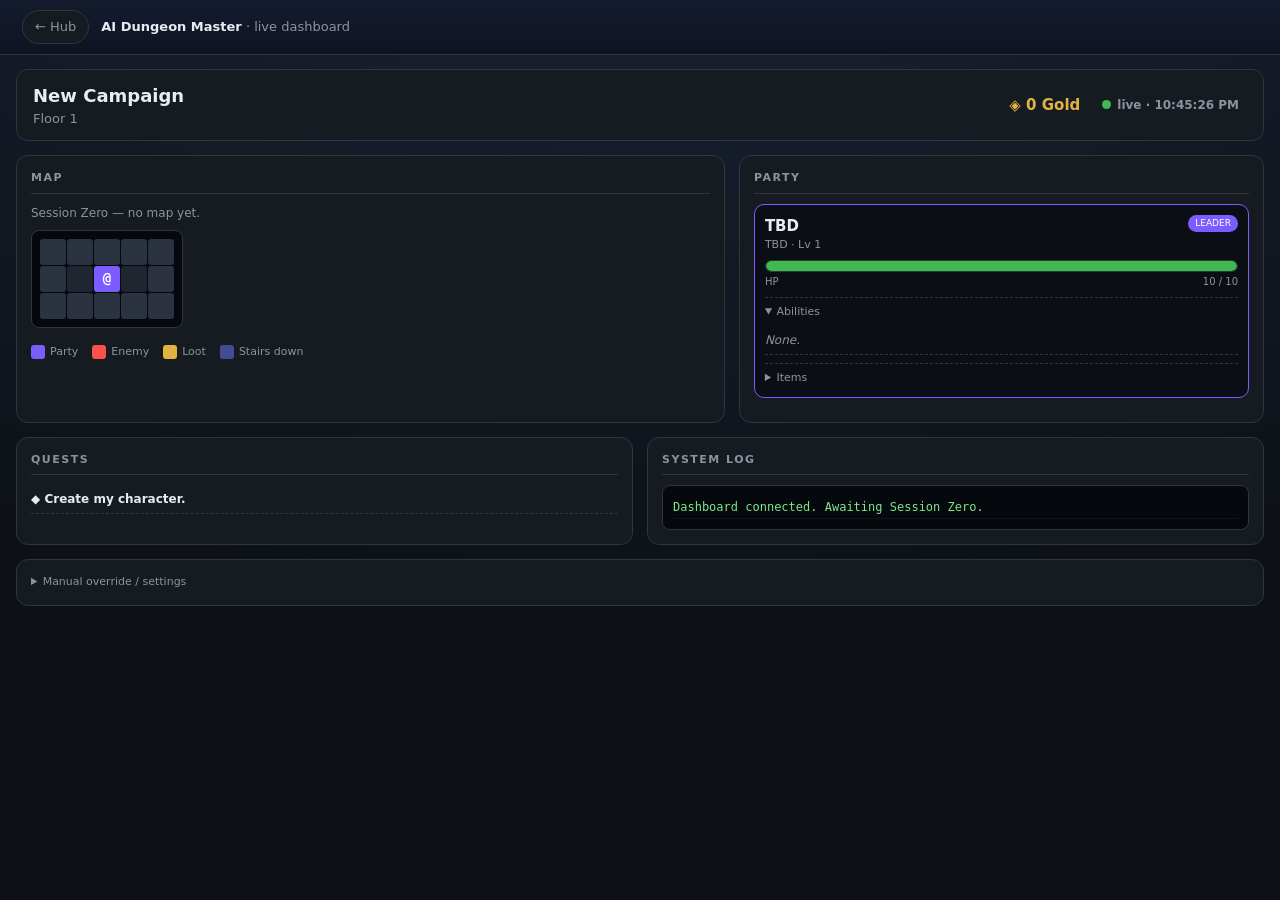
==== campaign/index.html @ 0d5db7c0 "Port in AI Dungeon Master as a hub project Add the live second-screen campaign dashboard as a self-c" ====
<!DOCTYPE html>
<html lang="en">
<head>
<meta charset="UTF-8" />
<meta name="viewport" content="width=device-width, initial-scale=1.0" />
<title>Campaign Dashboard (Live)</title>
<!-- Self-contained game HUD. Links the hub design system only for the standard
     .hubbar back-link; the dashboard keeps its own native styling below. The
     inline :root/body rules load AFTER hub.css so the HUD look wins. -->
<link rel="stylesheet" href="../assets/hub.css" />
<style>
  :root{--panel:#161b22;--line:#30363d;--text:#e6edf3;--muted:#8b949e;--accent:#7c5cff;
    --gold:#e3b341;--hp-hi:#3fb950;--hp-mid:#e3b341;--hp-lo:#f85149;--mp:#388bfd;
    --common:#9aa4b2;--uncommon:#3fb950;--rare:#388bfd;--epic:#a371f7;--legendary:#e3b341;--mythic:#f85149;--cell:26px;}
  *{box-sizing:border-box}
  body{margin:0;background:radial-gradient(1400px 700px at 50% -10%,#1a2233,#0d1117);
    color:var(--text);font-family:'Segoe UI',system-ui,sans-serif;padding:16px}
  .hubbar{margin:-16px -16px 14px}
  .topbar{display:flex;align-items:center;justify-content:space-between;gap:12px;flex-wrap:wrap;
    border:1px solid var(--line);background:var(--panel);border-radius:12px;padding:12px 16px;margin-bottom:14px}
  .topbar .title{font-size:18px;font-weight:700} .topbar .loc{color:var(--muted);font-size:13px}
  .right{display:flex;align-items:center;gap:14px;flex-wrap:wrap} .coin{color:var(--gold);font-weight:700}
  .status{font-size:12px;color:var(--muted);display:flex;align-items:center;gap:6px}
  .dot{width:9px;height:9px;border-radius:50%;background:var(--muted)}
  .dot.live{background:var(--hp-hi)} .dot.wait{background:var(--hp-mid)} .dot.err{background:var(--hp-lo)}
  .grid-main{display:grid;grid-template-columns:1.35fr 1fr;gap:14px}
  .grid-low{display:grid;grid-template-columns:1fr 1fr;gap:14px;margin-top:14px}
  @media(max-width:900px){.grid-main,.grid-low{grid-template-columns:1fr}}
  .panel{background:var(--panel);border:1px solid var(--line);border-radius:12px;padding:14px}
  .panel h2{font-size:11px;letter-spacing:1.5px;color:var(--muted);text-transform:uppercase;margin:0 0 10px;border-bottom:1px solid var(--line);padding-bottom:6px}
  .mapnote{color:var(--muted);font-size:12px;margin-bottom:8px}
  .mapwrap{overflow:auto;max-height:60vh;background:#05080d;border:1px solid var(--line);border-radius:8px;padding:8px;display:inline-block;max-width:100%}
  .map{display:grid;gap:1px}
  .cell{width:var(--cell);height:var(--cell);display:flex;align-items:center;justify-content:center;font-family:monospace;font-size:14px;font-weight:700;border-radius:3px;color:#0d1117}
  .t-void{background:#05080d} .t-wall{background:#2b3340} .t-floor{background:#20262f;color:#566270}
  .t-fog{background:#0b0f15} .t-door{background:#8b6d3f} .t-stair{background:#444c91;color:#fff}
  .t-loot{background:var(--gold)} .t-enemy{background:var(--hp-lo)} .t-npc{background:var(--rare)}
  .t-hazard{background:#7a2d12;color:#ffb37a} .t-party{background:var(--accent);color:#fff}
  .legend{margin-top:10px;display:flex;flex-wrap:wrap;gap:6px 14px;font-size:11px;color:var(--muted)}
  .legend span{display:flex;align-items:center;gap:5px} .legend i{width:14px;height:14px;border-radius:3px}
  .member{border:1px solid var(--line);border-radius:10px;padding:10px;margin-bottom:10px;background:#0b0f15}
  .member.leader{border-color:var(--accent)}
  .mhead{display:flex;justify-content:space-between;align-items:flex-start;gap:8px}
  .mname{font-size:15px;font-weight:700} .mmeta{color:var(--muted);font-size:11px}
  .roletag{font-size:9px;padding:2px 7px;border-radius:20px;text-transform:uppercase}
  .roletag.leader{background:var(--accent);color:#fff} .roletag.companion{background:#283041;color:var(--muted)}
  .bar{height:12px;background:#05080d;border:1px solid var(--line);border-radius:8px;overflow:hidden;margin:6px 0 2px}
  .bar>span{display:block;height:100%;border-radius:8px}
  .barlabel{display:flex;justify-content:space-between;font-size:10px;color:var(--muted)}
  .chips{margin-top:6px;display:flex;flex-wrap:wrap;gap:4px}
  .chip{font-size:10px;padding:1px 8px;border-radius:20px;background:#283041;color:var(--gold)}
  details.sub{margin-top:8px;border-top:1px dashed var(--line);padding-top:6px}
  summary{cursor:pointer;font-size:11px;color:var(--muted)}
  ul.list{list-style:none;margin:6px 0 0;padding:0}
  ul.list li{padding:5px 0;border-bottom:1px dashed var(--line);font-size:12px}
  .name{font-weight:600} .desc{color:var(--muted);font-size:11px}
  .badge{font-size:9px;padding:1px 6px;border-radius:20px;border:1px solid var(--line);margin-left:6px}
  .pill{display:inline-block;font-size:9px;padding:1px 7px;border-radius:20px;margin-left:6px;color:#0d1117;font-weight:700}
  .r-common{background:var(--common)} .r-uncommon{background:var(--uncommon)} .r-rare{background:var(--rare)}
  .r-epic{background:var(--epic)} .r-legendary{background:var(--legendary)} .r-mythic{background:var(--mythic)}
  .log{background:#05080d;border:1px solid var(--line);border-radius:8px;padding:10px;font-family:monospace;font-size:12px;color:#7ee787;max-height:220px;overflow:auto}
  .log div{padding:2px 0;border-bottom:1px solid #0e151d}
  .q-active{font-weight:600} .q-done{color:var(--muted)}
  textarea{width:100%;min-height:120px;background:#05080d;color:#c9d1d9;border:1px solid var(--line);border-radius:8px;padding:10px;font-family:monospace;font-size:12px}
  .btns{margin-top:8px;display:flex;gap:8px;flex-wrap:wrap;align-items:center}
  button{background:var(--accent);color:#fff;border:none;border-radius:8px;padding:8px 14px;font-weight:600;cursor:pointer}
  button.ghost{background:transparent;border:1px solid var(--line);color:var(--text)}
  label.chk{font-size:12px;color:var(--muted);display:flex;align-items:center;gap:6px}
  .err{color:var(--hp-lo);font-size:12px;margin-top:6px} .empty{color:var(--muted);font-size:12px;font-style:italic}
</style>
</head>
<body>
  <div class="hubbar">
    <a class="backlink" href="../">← Hub</a>
    <span class="crumb"><b>AI Dungeon Master</b> · live dashboard</span>
  </div>
  <div class="topbar">
    <div><div class="title" id="camp-name">Campaign Dashboard</div><div class="loc" id="camp-loc">Live second screen.</div></div>
    <div class="right"><span class="coin" id="camp-coin"></span><span class="status"><span class="dot" id="dot"></span><span id="status-text">starting…</span></span></div>
  </div>
  <div class="grid-main">
    <div class="panel"><h2>Map</h2><div class="mapnote" id="map-note"></div><div class="mapwrap"><div class="map" id="map"></div></div><div class="legend" id="map-legend"></div></div>
    <div class="panel"><h2>Party</h2><div id="party"></div></div>
  </div>
  <div class="grid-low">
    <div class="panel"><h2>Quests</h2><ul class="list" id="quests"></ul></div>
    <div class="panel"><h2>System Log</h2><div class="log" id="log"></div></div>
  </div>
  <div class="panel" style="margin-top:14px">
    <details><summary>Manual override / settings</summary>
      <div class="btns"><label class="chk"><input type="checkbox" id="auto" checked /> Auto-refresh</label></div>
      <textarea id="json" placeholder="Paste a state block, then Render (manual)."></textarea>
      <div class="btns"><button onclick="manualRender()">Render (manual)</button><button class="ghost" onclick="loadLive(true)">Refresh now</button></div>
      <div class="err" id="err"></div>
    </details>
  </div>
<script>
const CONFIG={STATE_URL:"./state.json",POLL_SECONDS:8};
const $=id=>document.getElementById(id);
const RAR=["common","uncommon","rare","epic","legendary","mythic"];
const TILE={"#":{c:"t-wall",g:""},".":{c:"t-floor",g:""}," ":{c:"t-void",g:""},"?":{c:"t-fog",g:""},"+":{c:"t-door",g:"+"},"<":{c:"t-stair",g:"<"},">":{c:"t-stair",g:">"},"$":{c:"t-loot",g:"$"},"E":{c:"t-enemy",g:"E"},"N":{c:"t-npc",g:"N"},"@":{c:"t-party",g:"@"},"~":{c:"t-hazard",g:"~"}};
const LBL={"@":"Party","E":"Enemy","N":"NPC","$":"Loot","+":"Door","<":"Stairs up",">":"Stairs down","~":"Hazard","#":"Wall",".":"Floor","?":"Unexplored"};
function esc(s){return String(s==null?"":s).replace(/[&<>]/g,c=>({"&":"&amp;","<":"&lt;",">":"&gt;"}[c]));}
function pct(a,b){b=Number(b)||0;if(b<=0)return 0;return Math.max(0,Math.min(100,(Number(a)||0)/b*100));}
function rcl(r){r=String(r||"common").toLowerCase();return RAR.includes(r)?r:"common";}
function hpc(p){return p>50?"var(--hp-hi)":p>25?"var(--hp-mid)":"var(--hp-lo)";}
function norm(d){let p=d.party;if(!p&&d.character){p=[{name:d.character.name,class:d.character.class,title:d.character.title,level:d.character.level,role:"leader",hp:(d.vitals||{}).hp,hpMax:(d.vitals||{}).hpMax,mp:(d.vitals||{}).mp,mpMax:(d.vitals||{}).mpMax,status:d.status||[],abilities:d.skills||[],items:d.inventory||[]}];}return{party:p||[],map:d.map,campaign:d.campaign||{},currency:d.currency,quests:d.quests||{},log:d.log||[]};}
function card(m,i){const p=pct(m.hp,m.hpMax),role=(m.role||(i===0?"leader":"companion"));
const ab=(m.abilities||[]).map(s=>'<li><span class="name">'+esc(s.name)+'</span>'+(s.rank?'<span class="badge">'+esc(s.rank)+'</span>':'')+(s.desc?'<div class="desc">'+esc(s.desc)+'</div>':'')+'</li>').join("")||'<li class="empty">None.</li>';
const it=(m.items||[]).map(x=>'<li><span class="name">'+esc(x.name)+'</span><span class="pill r-'+rcl(x.rarity)+'">'+esc(x.rarity||"Common")+'</span>'+(x.qty>1?' <span class="desc">x'+esc(x.qty)+'</span>':'')+(x.desc?'<div class="desc">'+esc(x.desc)+'</div>':'')+'</li>').join("")||'<li class="empty">Empty.</li>';
const ch=(m.status||[]).map(s=>'<span class="chip" title="'+esc(s.desc||"")+'">'+esc(s.name)+'</span>').join("");
const mp=(m.mpMax)?'<div class="bar"><span style="width:'+pct(m.mp,m.mpMax)+'%;background:var(--mp)"></span></div><div class="barlabel"><span>MP</span><span>'+(m.mp||0)+' / '+(m.mpMax||0)+'</span></div>':'';
return'<div class="member '+(role==="leader"?"leader":"")+'"><div class="mhead"><div><div class="mname">'+esc(m.name||"Unnamed")+'</div><div class="mmeta">'+[m.class,m.title].filter(Boolean).map(esc).join(" • ")+(m.level!=null?'  ·  Lv '+esc(m.level):'')+'</div></div><span class="roletag '+role+'">'+esc(role)+'</span></div><div class="bar"><span style="width:'+p+'%;background:'+hpc(p)+'"></span></div><div class="barlabel"><span>HP</span><span>'+(m.hp||0)+' / '+(m.hpMax||0)+'</span></div>'+mp+(ch?'<div class="chips">'+ch+'</div>':'')+'<details class="sub" open><summary>Abilities</summary><ul class="list">'+ab+'</ul></details><details class="sub"><summary>Items</summary><ul class="list">'+it+'</ul></details></div>';}
function rmap(map){const el=$("map"),note=$("map-note"),leg=$("map-legend");if(!map||!Array.isArray(map.grid)||!map.grid.length){el.innerHTML="";note.innerHTML='<span class="empty">No map yet.</span>';leg.innerHTML="";return;}const rows=map.grid,cols=Math.max.apply(null,rows.map(r=>r.length));el.style.gridTemplateColumns="repeat("+cols+",var(--cell))";let h="",used={};for(const row of rows){for(let x=0;x<cols;x++){const c=row[x]||" ";used[c]=true;const t=TILE[c]||{c:"t-floor",g:c.trim()?c:""};h+='<div class="cell '+t.c+'">'+esc(t.g)+'</div>';}}el.innerHTML=h;note.textContent=map.note||"";const src=map.legend||{};const keys=Object.keys(src).length?Object.keys(src):Object.keys(used).filter(k=>k!=="."&&k!=="#"&&k.trim());leg.innerHTML=keys.map(k=>{const t=TILE[k]||{c:"t-floor"};return'<span><i class="'+t.c+'"></i>'+esc(src[k]||LBL[k]||k)+'</span>';}).join("");}
function paint(raw){const d=norm(raw);$("camp-name").textContent=(d.campaign.name||"Campaign Dashboard");$("camp-loc").textContent=[d.campaign.location,d.campaign.floor].filter(Boolean).join("  ·  ")||"";$("camp-coin").textContent=d.currency&&d.currency.amount!=null?("◈ "+d.currency.amount+" "+(d.currency.name||"")):"";$("party").innerHTML=d.party.length?d.party.map(card).join(""):'<div class="empty">No party.</div>';rmap(d.map);const q=d.quests;const a=(q.active||[]).map(t=>'<li class="q-active">◆ '+esc(t)+'</li>').join("");const dn=(q.completed||[]).map(t=>'<li class="q-done">✓ '+esc(t)+'</li>').join("");$("quests").innerHTML=(a+dn)||'<li class="empty">No quests.</li>';$("log").innerHTML=(d.log||[]).map(l=>'<div>'+esc(l)+'</div>').join("")||'<div class="empty">No messages.</div>';}
function stt(k,t){$("dot").className="dot "+k;$("status-text").textContent=t;}
function now(){return new Date().toLocaleTimeString();}
let done=false;
function manualRender(){$("err").textContent="";try{paint(JSON.parse($("json").value));done=true;$("auto").checked=false;stt("","manual");}catch(e){$("err").textContent="Invalid JSON: "+e.message;}}
async function loadLive(force){if(!force&&!$("auto").checked)return;const u=CONFIG.STATE_URL+(CONFIG.STATE_URL.indexOf("?")>=0?"&":"?")+"t="+Date.now();try{const r=await fetch(u,{cache:"no-store"});if(!r.ok)throw new Error("HTTP "+r.status);paint(await r.json());done=true;stt("live","live · "+now());}catch(e){stt(done?"err":"wait",done?"stale · retry "+now():"waiting for state.json…");if(!done)paint(SAMPLE);}}
const SAMPLE={campaign:{name:"Campaign Dashboard",floor:"sample"},map:{note:"Sample until state.json publishes.",legend:{"@":"Party","E":"Enemy","$":"Loot",">":"Stairs down"},grid:["#########","#...#...#","#.@.+.$.#","#...#.E.#","####..>.#","#########"]},party:[{name:"Sample Hero",class:"Crawler",level:1,role:"leader",hp:10,hpMax:10,abilities:[{name:"Awaiting GM",desc:"Live data appears here."}],items:[]}],quests:{active:["Connect the dashboard to your campaign."]},log:["Dashboard online. Awaiting first state.json…"]};
loadLive(true);setInterval(loadLive,CONFIG.POLL_SECONDS*1000);
</script>
</body>
</html>
---- assets/hub.css ----
/* hub.css — shared design system for jamessw-ntv.github.io
   One source of truth for tokens + common components. Every project page
   links this (relatively) so the whole site looks like one product.

   Page-specific CSS is fine on top of this; just don't redefine the tokens. */

:root{
  /* core palette */
  --bg:#0f1422; --panel:#171d2e; --panel2:#1f2740; --line:#2b3550;
  --text:#e8ecf6; --muted:#9aa6c4; --accent:#6ea8fe;
  /* accent swatches (shared across projects that need category colours) */
  --blue:#3b82f6; --orange:#f97316; --green:#22c55e; --purple:#a855f7;
  --yellow:#eab308; --red:#ef4444; --black:#0b0f1a;
  /* layout */
  --maxw:1100px; --radius:12px;
  --font: 15px/1.5 system-ui,-apple-system,Segoe UI,Roboto,Helvetica,Arial,sans-serif;
}

*{box-sizing:border-box}
html,body{height:100%}
body{margin:0;background:var(--bg);color:var(--text);font:var(--font)}
a{color:var(--accent)}

/* ---- shared top bar with the "back to hub" link ---------------------- */
.hubbar{display:flex;align-items:center;gap:12px;
  padding:10px 22px;border-bottom:1px solid var(--line);
  background:linear-gradient(180deg,#141b2e,#0f1422)}
.hubbar .backlink{display:inline-flex;align-items:center;gap:6px;
  text-decoration:none;color:var(--muted);font-size:13px;
  background:var(--panel);border:1px solid var(--line);
  padding:6px 12px;border-radius:999px}
.hubbar .backlink:hover{color:var(--text)}
.hubbar .crumb{color:var(--muted);font-size:13px}
.hubbar .crumb b{color:var(--text)}

/* ---- page scaffolding ----------------------------------------------- */
.wrap{max-width:var(--maxw);margin:0 auto;padding:0 22px 60px}
header.page{padding:20px 22px 8px;border-bottom:1px solid var(--line);
  background:linear-gradient(180deg,#141b2e,#0f1422)}
header.page h1{margin:0 0 4px;font-size:22px;letter-spacing:.2px}
.sub{color:var(--muted);font-size:13px}
.sub b{color:var(--text)}

/* ---- cards + grid (used by the menu and most projects) -------------- */
.grid{display:grid;gap:14px;grid-template-columns:repeat(auto-fill,minmax(260px,1fr))}
.card{background:var(--panel);border:1px solid var(--line);border-radius:var(--radius);
  padding:16px;text-decoration:none;color:inherit;display:block;transition:border-color .15s,transform .15s}
a.card:hover{border-color:var(--accent);transform:translateY(-2px)}
.card .ico{font-size:26px;line-height:1;margin-bottom:10px}
.card h3{margin:0 0 6px;font-size:16px}
.card p{margin:0;color:var(--muted);font-size:13.5px}
.card.disabled{opacity:.5;pointer-events:none}

/* ---- badges / status ------------------------------------------------ */
.badges{display:flex;flex-wrap:wrap;gap:6px;margin:10px 0 0}
.b{font-size:11px;padding:2px 8px;border-radius:999px;background:var(--panel2);
  color:var(--muted);border:1px solid var(--line)}
.b.tag{background:#11203a;color:#9cc4ff;border-color:#1d3a63}
.status{font-size:11px;padding:2px 8px;border-radius:999px;font-weight:600}
.status.active{background:#103226;color:#7ee2b8;border:1px solid #1d5742}
.status.wip{background:#3a2a11;color:#ffcf8a;border:1px solid #5a4012}
.status.planned{background:var(--panel2);color:var(--muted);border:1px solid var(--line)}

/* ---- buttons / pills ------------------------------------------------ */
.toggle{background:var(--panel);color:var(--muted);border:1px solid var(--line);
  padding:8px 13px;border-radius:999px;cursor:pointer;font-size:13px;text-decoration:none;display:inline-block}
.toggle:hover{color:var(--text)}
.toggle.active{background:#3a2f10;color:#ffd479;border-color:#5a4012}

/* ---- footer --------------------------------------------------------- */
footer.site{color:var(--muted);font-size:12px;border-top:1px solid var(--line);
  margin-top:30px;padding:14px 22px;text-align:center}

.hidden{display:none!important}
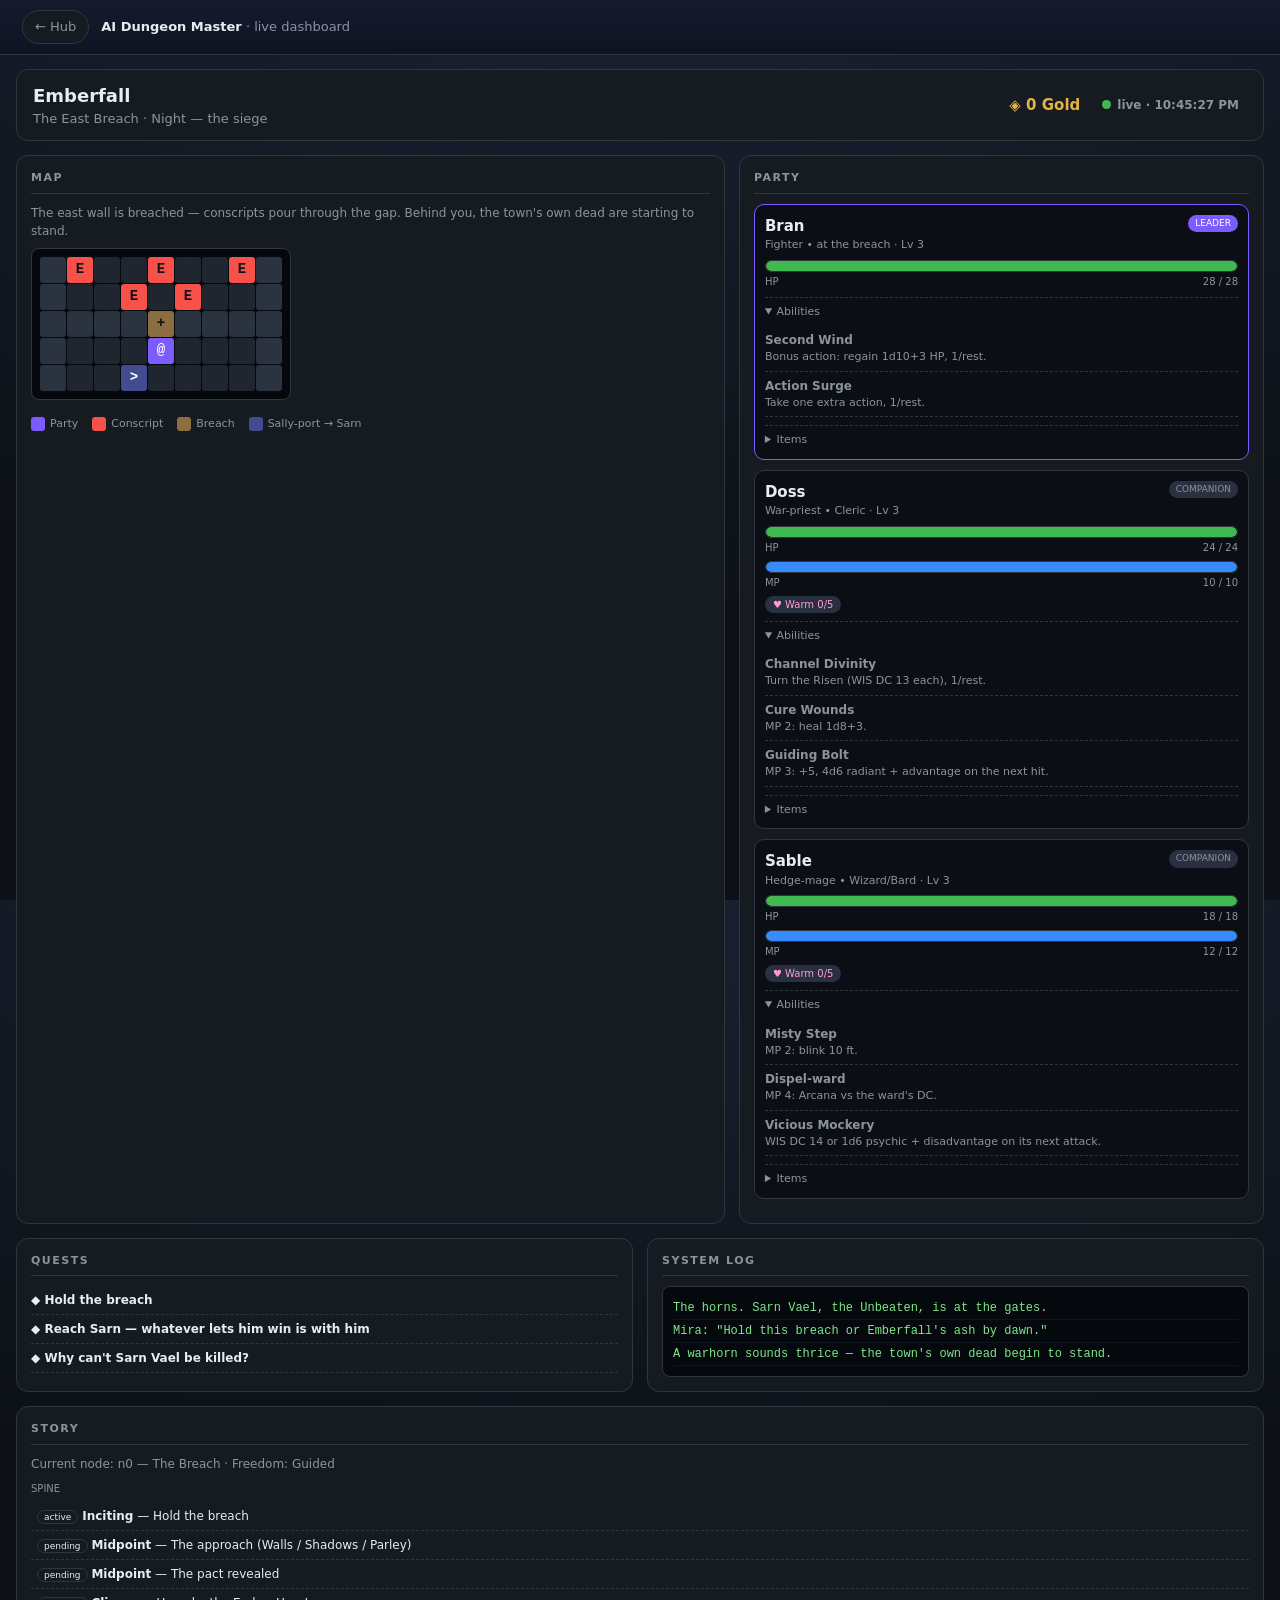
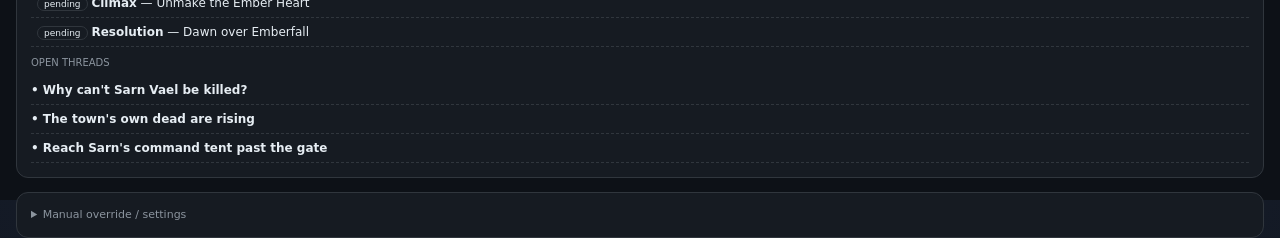
==== commit c69f9d72: "Dashboard polish: render approval + the story map; mirror Bible to Notion - index.html: new Story pa" ====
--- a/campaign/index.html
+++ b/campaign/index.html
@@ -86,6 +86,7 @@
     <div class="panel"><h2>Quests</h2><ul class="list" id="quests"></ul></div>
     <div class="panel"><h2>System Log</h2><div class="log" id="log"></div></div>
   </div>
+  <div class="panel" style="margin-top:14px"><h2>Story</h2><div id="story"></div></div>
   <div class="panel" style="margin-top:14px">
     <details><summary>Manual override / settings</summary>
       <div class="btns"><label class="chk"><input type="checkbox" id="auto" checked /> Auto-refresh</label></div>
@@ -104,15 +105,17 @@
 function pct(a,b){b=Number(b)||0;if(b<=0)return 0;return Math.max(0,Math.min(100,(Number(a)||0)/b*100));}
 function rcl(r){r=String(r||"common").toLowerCase();return RAR.includes(r)?r:"common";}
 function hpc(p){return p>50?"var(--hp-hi)":p>25?"var(--hp-mid)":"var(--hp-lo)";}
-function norm(d){let p=d.party;if(!p&&d.character){p=[{name:d.character.name,class:d.character.class,title:d.character.title,level:d.character.level,role:"leader",hp:(d.vitals||{}).hp,hpMax:(d.vitals||{}).hpMax,mp:(d.vitals||{}).mp,mpMax:(d.vitals||{}).mpMax,status:d.status||[],abilities:d.skills||[],items:d.inventory||[]}];}return{party:p||[],map:d.map,campaign:d.campaign||{},currency:d.currency,quests:d.quests||{},log:d.log||[]};}
+function norm(d){let p=d.party;if(!p&&d.character){p=[{name:d.character.name,class:d.character.class,title:d.character.title,level:d.character.level,role:"leader",hp:(d.vitals||{}).hp,hpMax:(d.vitals||{}).hpMax,mp:(d.vitals||{}).mp,mpMax:(d.vitals||{}).mpMax,status:d.status||[],abilities:d.skills||[],items:d.inventory||[]}];}return{party:p||[],map:d.map,campaign:d.campaign||{},currency:d.currency,quests:d.quests||{},log:d.log||[],story:d.story};}
 function card(m,i){const p=pct(m.hp,m.hpMax),role=(m.role||(i===0?"leader":"companion"));
 const ab=(m.abilities||[]).map(s=>'<li><span class="name">'+esc(s.name)+'</span>'+(s.rank?'<span class="badge">'+esc(s.rank)+'</span>':'')+(s.desc?'<div class="desc">'+esc(s.desc)+'</div>':'')+'</li>').join("")||'<li class="empty">None.</li>';
 const it=(m.items||[]).map(x=>'<li><span class="name">'+esc(x.name)+'</span><span class="pill r-'+rcl(x.rarity)+'">'+esc(x.rarity||"Common")+'</span>'+(x.qty>1?' <span class="desc">x'+esc(x.qty)+'</span>':'')+(x.desc?'<div class="desc">'+esc(x.desc)+'</div>':'')+'</li>').join("")||'<li class="empty">Empty.</li>';
 const ch=(m.status||[]).map(s=>'<span class="chip" title="'+esc(s.desc||"")+'">'+esc(s.name)+'</span>').join("");
+const ap=m.approval?'<span class="chip" style="color:#ff9ecd" title="approval">♥ '+esc(m.approval.tier!=null?m.approval.tier:m.approval)+(m.approval.substep!=null?' '+esc(m.approval.substep)+'/5':'')+'</span>':'';
 const mp=(m.mpMax)?'<div class="bar"><span style="width:'+pct(m.mp,m.mpMax)+'%;background:var(--mp)"></span></div><div class="barlabel"><span>MP</span><span>'+(m.mp||0)+' / '+(m.mpMax||0)+'</span></div>':'';
-return'<div class="member '+(role==="leader"?"leader":"")+'"><div class="mhead"><div><div class="mname">'+esc(m.name||"Unnamed")+'</div><div class="mmeta">'+[m.class,m.title].filter(Boolean).map(esc).join(" • ")+(m.level!=null?'  ·  Lv '+esc(m.level):'')+'</div></div><span class="roletag '+role+'">'+esc(role)+'</span></div><div class="bar"><span style="width:'+p+'%;background:'+hpc(p)+'"></span></div><div class="barlabel"><span>HP</span><span>'+(m.hp||0)+' / '+(m.hpMax||0)+'</span></div>'+mp+(ch?'<div class="chips">'+ch+'</div>':'')+'<details class="sub" open><summary>Abilities</summary><ul class="list">'+ab+'</ul></details><details class="sub"><summary>Items</summary><ul class="list">'+it+'</ul></details></div>';}
+return'<div class="member '+(role==="leader"?"leader":"")+'"><div class="mhead"><div><div class="mname">'+esc(m.name||"Unnamed")+'</div><div class="mmeta">'+[m.class,m.title].filter(Boolean).map(esc).join(" • ")+(m.level!=null?'  ·  Lv '+esc(m.level):'')+'</div></div><span class="roletag '+role+'">'+esc(role)+'</span></div><div class="bar"><span style="width:'+p+'%;background:'+hpc(p)+'"></span></div><div class="barlabel"><span>HP</span><span>'+(m.hp||0)+' / '+(m.hpMax||0)+'</span></div>'+mp+((ap||ch)?'<div class="chips">'+ap+ch+'</div>':'')+'<details class="sub" open><summary>Abilities</summary><ul class="list">'+ab+'</ul></details><details class="sub"><summary>Items</summary><ul class="list">'+it+'</ul></details></div>';}
 function rmap(map){const el=$("map"),note=$("map-note"),leg=$("map-legend");if(!map||!Array.isArray(map.grid)||!map.grid.length){el.innerHTML="";note.innerHTML='<span class="empty">No map yet.</span>';leg.innerHTML="";return;}const rows=map.grid,cols=Math.max.apply(null,rows.map(r=>r.length));el.style.gridTemplateColumns="repeat("+cols+",var(--cell))";let h="",used={};for(const row of rows){for(let x=0;x<cols;x++){const c=row[x]||" ";used[c]=true;const t=TILE[c]||{c:"t-floor",g:c.trim()?c:""};h+='<div class="cell '+t.c+'">'+esc(t.g)+'</div>';}}el.innerHTML=h;note.textContent=map.note||"";const src=map.legend||{};const keys=Object.keys(src).length?Object.keys(src):Object.keys(used).filter(k=>k!=="."&&k!=="#"&&k.trim());leg.innerHTML=keys.map(k=>{const t=TILE[k]||{c:"t-floor"};return'<span><i class="'+t.c+'"></i>'+esc(src[k]||LBL[k]||k)+'</span>';}).join("");}
-function paint(raw){const d=norm(raw);$("camp-name").textContent=(d.campaign.name||"Campaign Dashboard");$("camp-loc").textContent=[d.campaign.location,d.campaign.floor].filter(Boolean).join("  ·  ")||"";$("camp-coin").textContent=d.currency&&d.currency.amount!=null?("◈ "+d.currency.amount+" "+(d.currency.name||"")):"";$("party").innerHTML=d.party.length?d.party.map(card).join(""):'<div class="empty">No party.</div>';rmap(d.map);const q=d.quests;const a=(q.active||[]).map(t=>'<li class="q-active">◆ '+esc(t)+'</li>').join("");const dn=(q.completed||[]).map(t=>'<li class="q-done">✓ '+esc(t)+'</li>').join("");$("quests").innerHTML=(a+dn)||'<li class="empty">No quests.</li>';$("log").innerHTML=(d.log||[]).map(l=>'<div>'+esc(l)+'</div>').join("")||'<div class="empty">No messages.</div>';}
+function rstory(s){const el=$("story");if(!s){el.innerHTML='<span class="empty">No story map yet.</span>';return;}const beat=function(b){return '<li><span class="badge">'+esc(b.state||"")+'</span> <span class="name">'+esc(b.beat||"")+'</span> — '+esc(b.title||"")+'</li>';};const spine=(s.spine||[]).map(beat).join("")||'<li class="empty">No beats.</li>';const th=(s.threads||[]).map(function(t){return '<li class="q-active">• '+esc(t)+'</li>';}).join("");const cur=(s.map&&s.map.current)?'<div class="mapnote">Current node: '+esc(s.map.current)+(s.freedom?' · Freedom: '+esc(s.freedom):"")+'</div>':"";el.innerHTML=cur+'<div class="barlabel" style="margin-top:4px">SPINE</div><ul class="list">'+spine+'</ul>'+(th?'<div class="barlabel" style="margin-top:8px">OPEN THREADS</div><ul class="list">'+th+'</ul>':"");}
+function paint(raw){const d=norm(raw);$("camp-name").textContent=(d.campaign.name||"Campaign Dashboard");$("camp-loc").textContent=[d.campaign.location,d.campaign.floor].filter(Boolean).join("  ·  ")||"";$("camp-coin").textContent=d.currency&&d.currency.amount!=null?("◈ "+d.currency.amount+" "+(d.currency.name||"")):"";$("party").innerHTML=d.party.length?d.party.map(card).join(""):'<div class="empty">No party.</div>';rmap(d.map);const q=d.quests;const a=(q.active||[]).map(t=>'<li class="q-active">◆ '+esc(t)+'</li>').join("");const dn=(q.completed||[]).map(t=>'<li class="q-done">✓ '+esc(t)+'</li>').join("");$("quests").innerHTML=(a+dn)||'<li class="empty">No quests.</li>';$("log").innerHTML=(d.log||[]).map(l=>'<div>'+esc(l)+'</div>').join("")||'<div class="empty">No messages.</div>';rstory(d.story);}
 function stt(k,t){$("dot").className="dot "+k;$("status-text").textContent=t;}
 function now(){return new Date().toLocaleTimeString();}
 let done=false;
